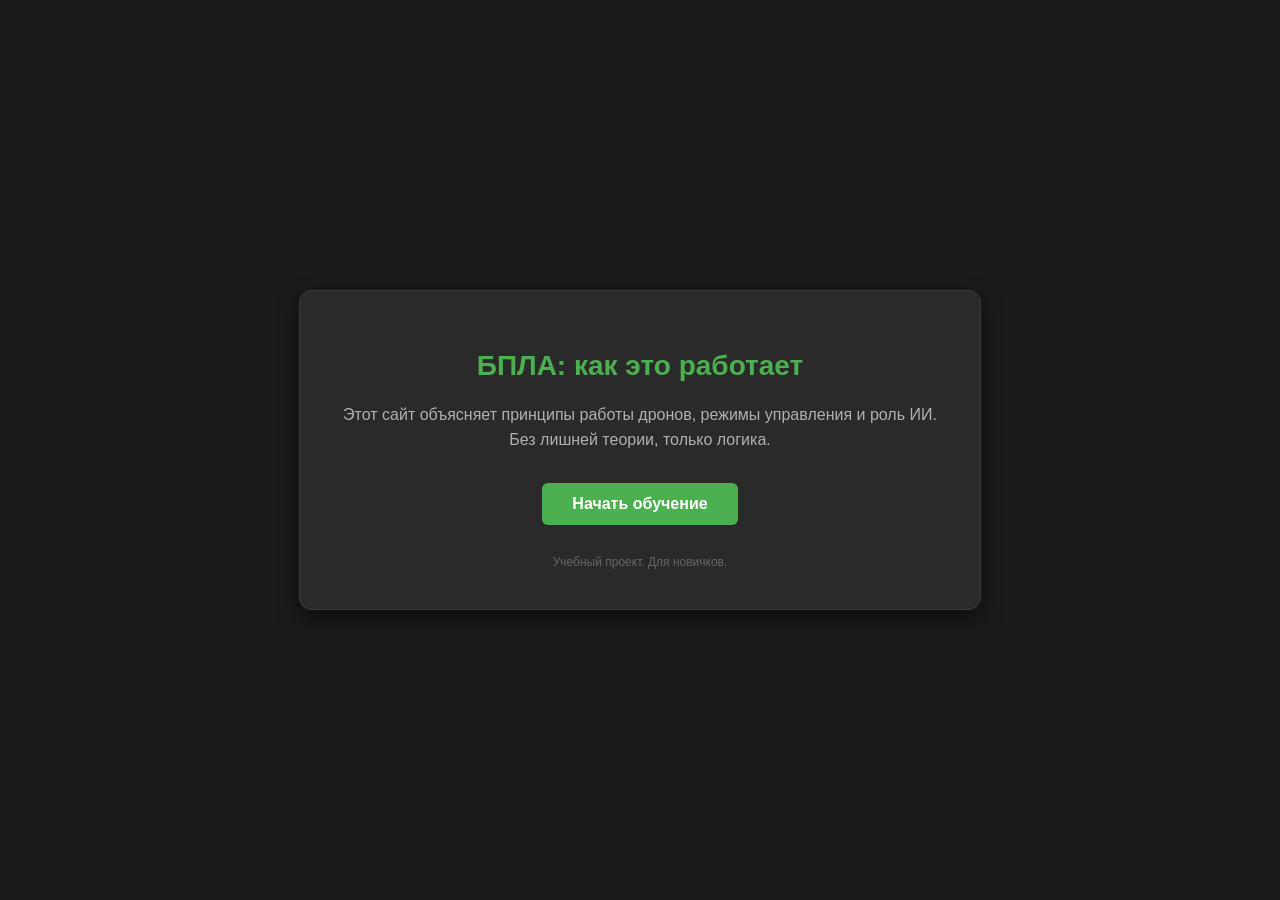
==== index.html @ 1c04280f "Add files via upload" ====
<!DOCTYPE html>
<html lang="ru">
<head>
    <meta charset="UTF-8">
    <meta name="viewport" content="width=device-width, initial-scale=1.0">
    <title>БПЛА: как это работает</title>
    <style>
        body {
            font-family: 'Segoe UI', Tahoma, Geneva, Verdana, sans-serif;
            background-color: #1a1a1a;
            color: #e0e0e0;
            margin: 0;
            padding: 0;
            display: flex;
            justify-content: center;
            align-items: center;
            height: 100vh;
            text-align: center;
        }
        .container {
            max-width: 600px;
            padding: 40px;
            background-color: #2a2a2a;
            border-radius: 12px;
            box-shadow: 0 8px 20px rgba(0,0,0,0.5);
            border: 1px solid #3a3a3a;
        }
        h1 {
            color: #4CAF50;
            margin-bottom: 20px;
            font-size: 28px;
        }
        p {
            font-size: 16px;
            line-height: 1.6;
            color: #b0b0b0;
            margin-bottom: 30px;
        }
        .btn {
            display: inline-block;
            padding: 12px 30px;
            background-color: #4CAF50;
            color: white;
            text-decoration: none;
            border-radius: 6px;
            font-weight: bold;
            transition: background-color 0.3s;
        }
        .btn:hover {
            background-color: #45a049;
        }
        .footer {
            margin-top: 30px;
            font-size: 12px;
            color: #666;
        }
    </style>
</head>
<body>
    <div class="container">
        <h1>БПЛА: как это работает</h1>
        <p>Этот сайт объясняет принципы работы дронов, режимы управления и роль ИИ. Без лишней теории, только логика.</p>
        <a href="#block1" class="btn">Начать обучение</a>
        <div class="footer">Учебный проект. Для новичков.</div>
    </div>
</body>
</html>
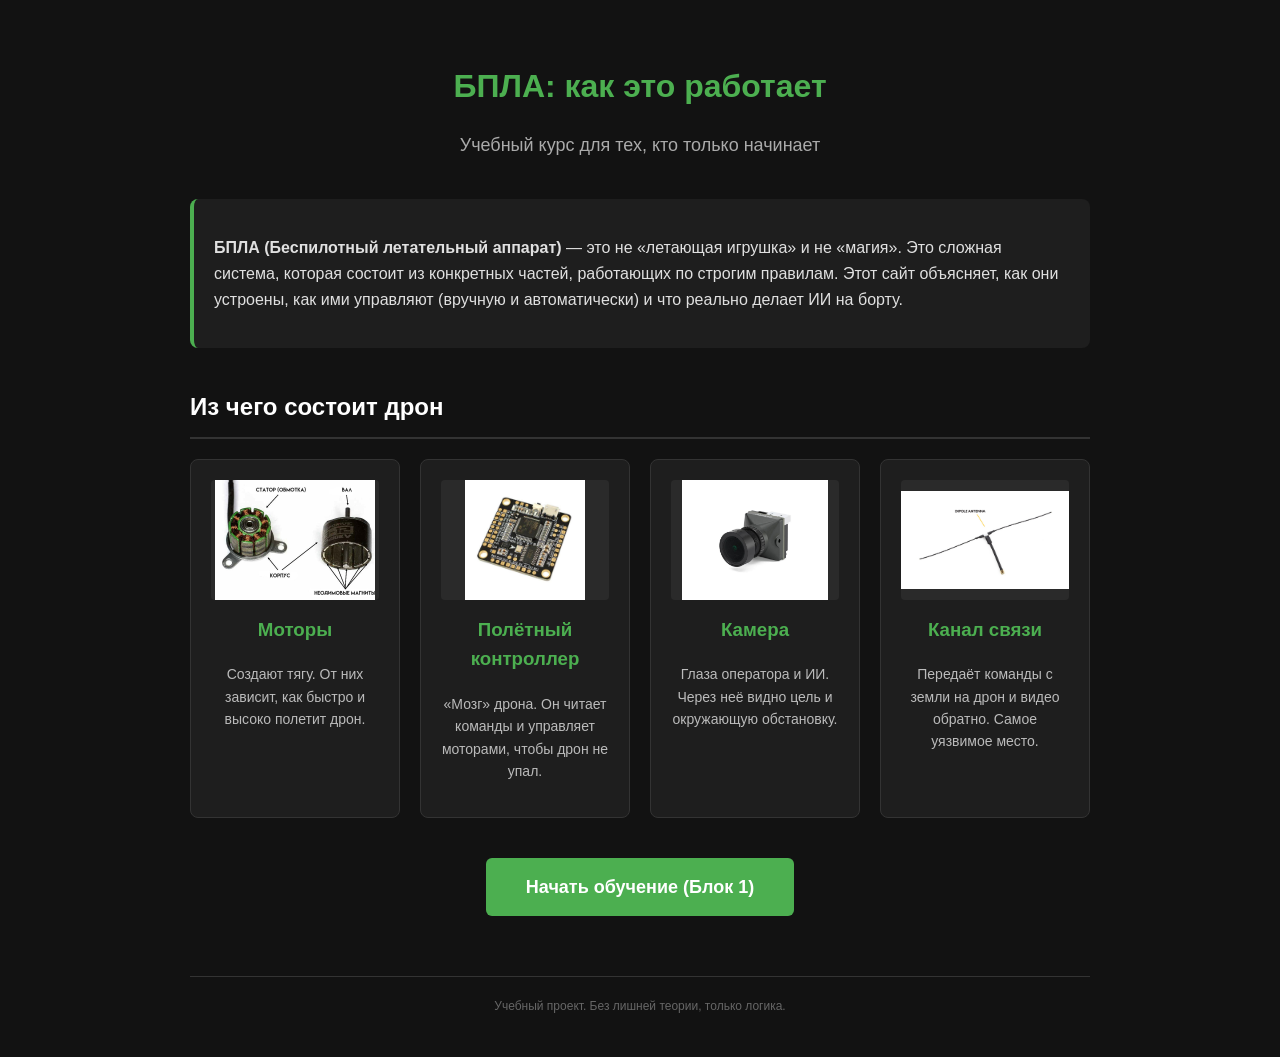
==== commit 5d3c83ca: "Add files via upload" ====
--- a/index.html
+++ b/index.html
@@ -4,64 +4,49 @@
     <meta charset="UTF-8">
     <meta name="viewport" content="width=device-width, initial-scale=1.0">
     <title>БПЛА: как это работает</title>
-    <style>
-        body {
-            font-family: 'Segoe UI', Tahoma, Geneva, Verdana, sans-serif;
-            background-color: #1a1a1a;
-            color: #e0e0e0;
-            margin: 0;
-            padding: 0;
-            display: flex;
-            justify-content: center;
-            align-items: center;
-            height: 100vh;
-            text-align: center;
-        }
-        .container {
-            max-width: 600px;
-            padding: 40px;
-            background-color: #2a2a2a;
-            border-radius: 12px;
-            box-shadow: 0 8px 20px rgba(0,0,0,0.5);
-            border: 1px solid #3a3a3a;
-        }
-        h1 {
-            color: #4CAF50;
-            margin-bottom: 20px;
-            font-size: 28px;
-        }
-        p {
-            font-size: 16px;
-            line-height: 1.6;
-            color: #b0b0b0;
-            margin-bottom: 30px;
-        }
-        .btn {
-            display: inline-block;
-            padding: 12px 30px;
-            background-color: #4CAF50;
-            color: white;
-            text-decoration: none;
-            border-radius: 6px;
-            font-weight: bold;
-            transition: background-color 0.3s;
-        }
-        .btn:hover {
-            background-color: #45a049;
-        }
-        .footer {
-            margin-top: 30px;
-            font-size: 12px;
-            color: #666;
-        }
-    </style>
+    <!-- Вот здесь мы подключаем наш отдельный файл со стилями -->
+    <link rel="stylesheet" href="style.css">
 </head>
 <body>
     <div class="container">
         <h1>БПЛА: как это работает</h1>
-        <p>Этот сайт объясняет принципы работы дронов, режимы управления и роль ИИ. Без лишней теории, только логика.</p>
-        <a href="#block1" class="btn">Начать обучение</a>
-        <div class="footer">Учебный проект. Для новичков.</div>
+        <p class="subtitle">Учебный курс для тех, кто только начинает</p>
+
+        <div class="intro-box">
+            <p><strong>БПЛА (Беспилотный летательный аппарат)</strong> — это не «летающая игрушка» и не «магия». Это сложная система, которая состоит из конкретных частей, работающих по строгим правилам. Этот сайт объясняет, как они устроены, как ими управляют (вручную и автоматически) и что реально делает ИИ на борту.</p>
+        </div>
+
+        <h2>Из чего состоит дрон</h2>
+        <div class="grid">
+            <div class="card">
+                <img src="motor.jpg" alt="Моторы">
+                <h3>Моторы</h3>
+                <p>Создают тягу. От них зависит, как быстро и высоко полетит дрон.</p>
+            </div>
+            <div class="card">
+                <img src="controller.jpg" alt="Полётный контроллер">
+                <h3>Полётный контроллер</h3>
+                <p>«Мозг» дрона. Он читает команды и управляет моторами, чтобы дрон не упал.</p>
+            </div>
+            <div class="card">
+                <img src="camera.jpg" alt="Камера">
+                <h3>Камера</h3>
+                <p>Глаза оператора и ИИ. Через неё видно цель и окружающую обстановку.</p>
+            </div>
+            <div class="card">
+                <img src="radio.jpg" alt="Канал связи">
+                <h3>Канал связи</h3>
+                <p>Передаёт команды с земли на дрон и видео обратно. Самое уязвимое место.</p>
+            </div>
+        </div>
+
+        <div class="btn-container">
+            <a href="#block1" class="btn">Начать обучение (Блок 1)</a>
+        </div>
+
+        <div class="footer">
+            Учебный проект. Без лишней теории, только логика.
+        </div>
     </div>
 </body>
 </html>
--- a/style.css
+++ b/style.css
@@ -0,0 +1,120 @@
+/* --- ОБЩИЕ НАСТРОЙКИ --- */
+body {
+    font-family: 'Segoe UI', Tahoma, Geneva, Verdana, sans-serif;
+    background-color: #121212;
+    color: #e0e0e0;
+    margin: 0;
+    padding: 0;
+    line-height: 1.6;
+}
+
+.container {
+    max-width: 900px;
+    margin: 0 auto;
+    padding: 40px 20px;
+}
+
+/* --- ЗАГОЛОВКИ --- */
+h1 {
+    color: #4CAF50;
+    text-align: center;
+    font-size: 32px;
+    margin-bottom: 10px;
+}
+
+.subtitle {
+    text-align: center;
+    color: #aaa;
+    margin-bottom: 40px;
+    font-size: 18px;
+}
+
+h2 {
+    color: #ffffff;
+    margin-top: 40px;
+    border-bottom: 2px solid #333;
+    padding-bottom: 10px;
+}
+
+/* --- БЛОК С ВСТУПЛЕНИЕМ --- */
+.intro-box {
+    background-color: #1e1e1e;
+    padding: 20px;
+    border-radius: 8px;
+    border-left: 4px solid #4CAF50;
+    margin-bottom: 40px;
+}
+
+/* --- СЕТКА КАРТОЧЕК --- */
+.grid {
+    display: grid;
+    grid-template-columns: repeat(auto-fit, minmax(200px, 1fr));
+    gap: 20px;
+    margin-bottom: 40px;
+}
+
+.card {
+    background-color: #1e1e1e;
+    padding: 20px;
+    border-radius: 8px;
+    text-align: center;
+    border: 1px solid #333;
+    transition: transform 0.2s, border-color 0.2s;
+}
+
+.card:hover {
+    transform: translateY(-5px);
+    border-color: #4CAF50;
+}
+
+.card img {
+    width: 100%;
+    height: 120px;
+    object-fit: contain;
+    margin-bottom: 15px;
+    background-color: #2a2a2a;
+    border-radius: 4px;
+    display: block;
+}
+
+.card h3 {
+    color: #4CAF50;
+    margin-top: 0;
+}
+
+.card p {
+    font-size: 14px;
+    color: #bbb;
+}
+
+/* --- КНОПКА --- */
+.btn-container {
+    text-align: center;
+    margin-top: 40px;
+}
+
+.btn {
+    display: inline-block;
+    padding: 15px 40px;
+    background-color: #4CAF50;
+    color: white;
+    text-decoration: none;
+    border-radius: 6px;
+    font-weight: bold;
+    font-size: 18px;
+    transition: background-color 0.3s;
+}
+
+.btn:hover {
+    background-color: #45a049;
+}
+
+/* --- ПОДВАЛ --- */
+.footer {
+    margin-top: 60px;
+    text-align: center;
+    font-size: 12px;
+    color: #666;
+    border-top: 1px solid #333;
+    padding-top: 20px;
+}
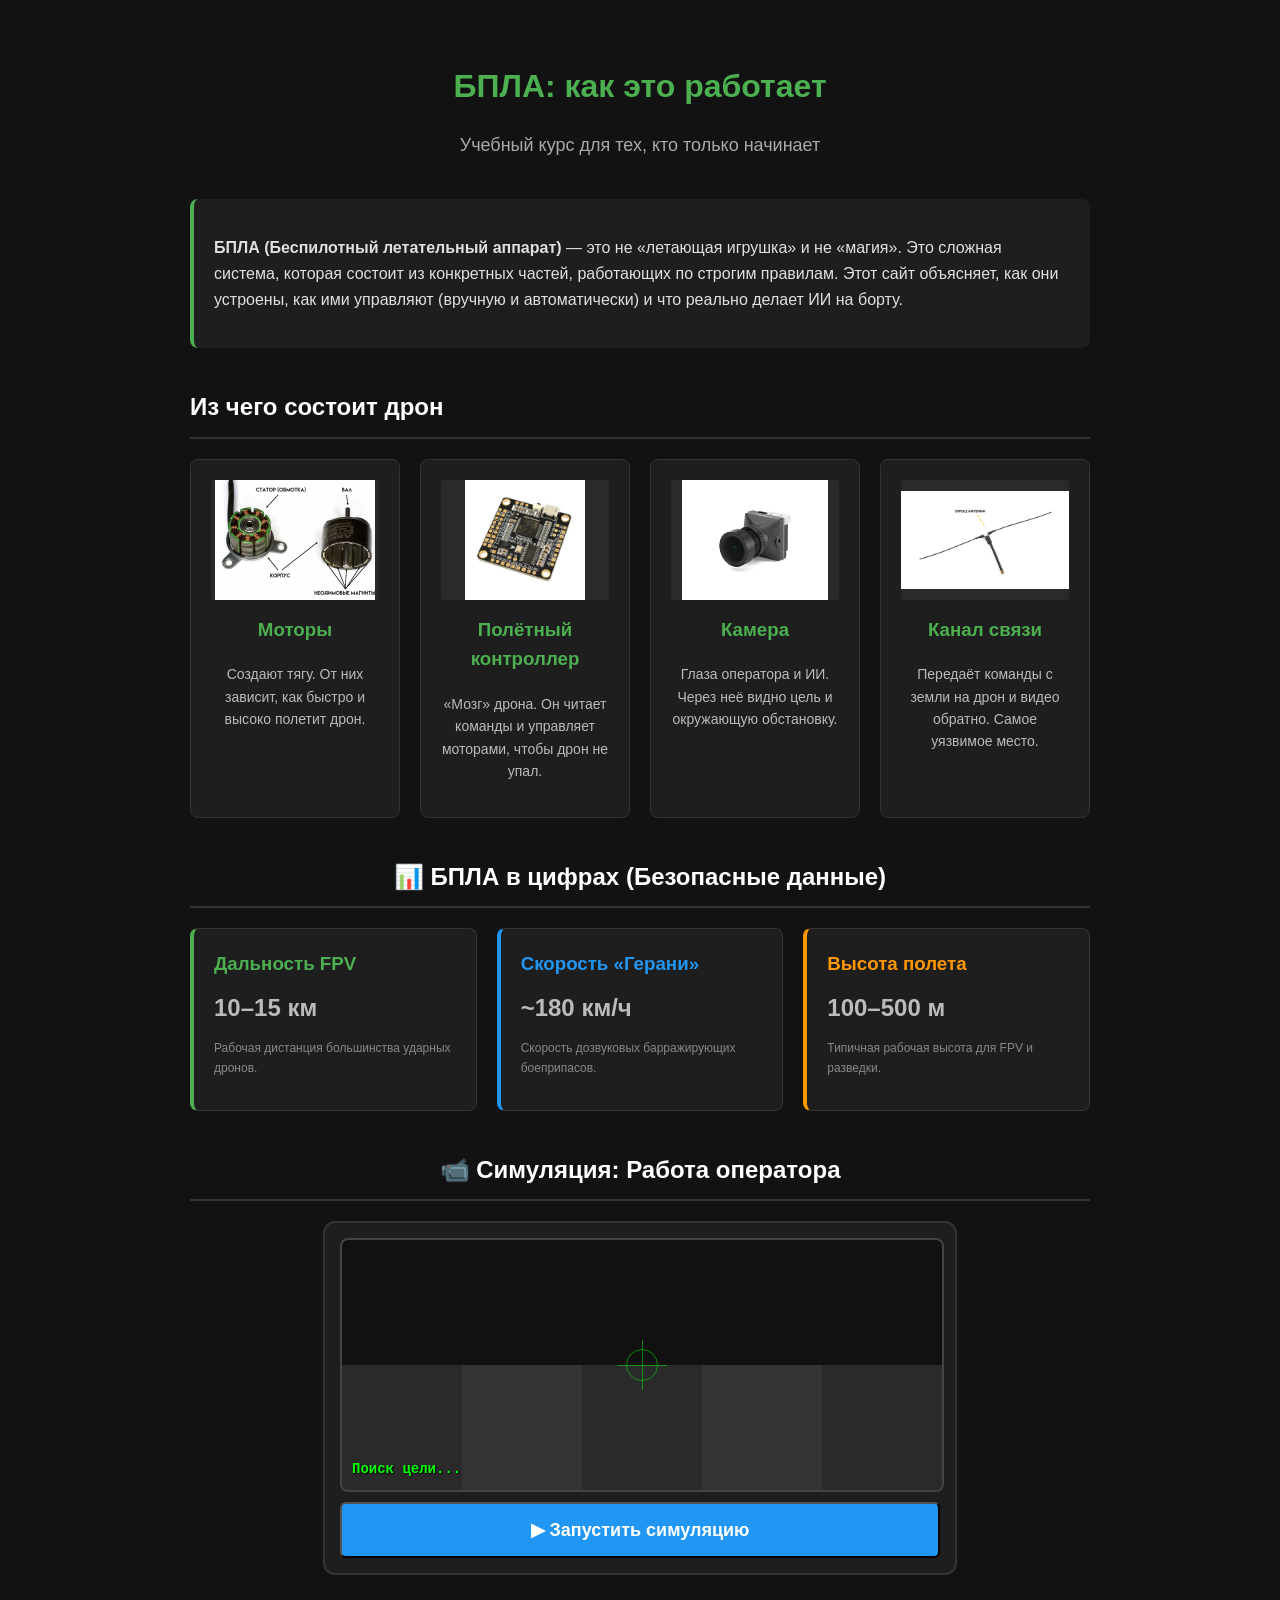
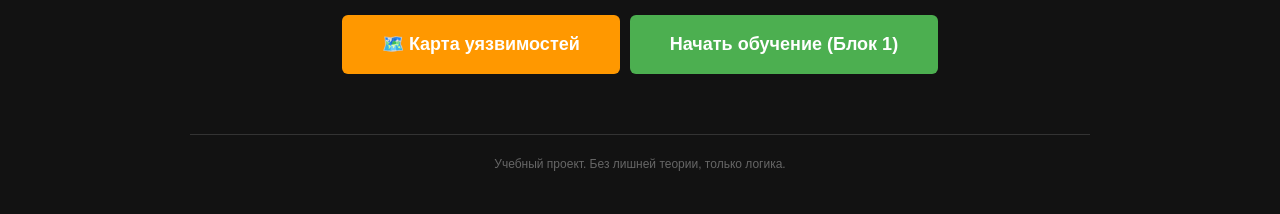
==== commit a468b054: "Add files via upload" ====
--- a/index.html
+++ b/index.html
@@ -4,7 +4,6 @@
     <meta charset="UTF-8">
     <meta name="viewport" content="width=device-width, initial-scale=1.0">
     <title>БПЛА: как это работает</title>
-    <!-- Вот здесь мы подключаем наш отдельный файл со стилями -->
     <link rel="stylesheet" href="style.css">
 </head>
 <body>
@@ -40,8 +39,66 @@
             </div>
         </div>
 
-        <div class="btn-container">
-            <a href="#block1" class="btn">Начать обучение (Блок 1)</a>
+        <h2 style="text-align: center; margin-top: 40px;">📊 БПЛА в цифрах (Безопасные данные)</h2>
+        <div class="grid" style="margin-top: 20px;">
+            <div class="card" style="text-align: left; border-left: 4px solid #4CAF50;">
+                <h3 style="color: #4CAF50; margin: 0 0 10px 0;">Дальность FPV</h3>
+                <p style="font-size: 24px; font-weight: bold; margin: 0;">10–15 км</p>
+                <p style="font-size: 12px; color: #888;">Рабочая дистанция большинства ударных дронов.</p>
+            </div>
+            <div class="card" style="text-align: left; border-left: 4px solid #2196F3;">
+                <h3 style="color: #2196F3; margin: 0 0 10px 0;">Скорость «Герани»</h3>
+                <p style="font-size: 24px; font-weight: bold; margin: 0;">~180 км/ч</p>
+                <p style="font-size: 12px; color: #888;">Скорость дозвуковых барражирующих боеприпасов.</p>
+            </div>
+            <div class="card" style="text-align: left; border-left: 4px solid #FF9800;">
+                <h3 style="color: #FF9800; margin: 0 0 10px 0;">Высота полета</h3>
+                <p style="font-size: 24px; font-weight: bold; margin: 0;">100–500 м</p>
+                <p style="font-size: 12px; color: #888;">Типичная рабочая высота для FPV и разведки.</p>
+            </div>
+        </div>
+
+        <!-- СИМУЛЯЦИЯ С ВСТРОЕННЫМИ СТИЛЯМИ (Чтобы точно работало) -->
+        <h2 style="text-align: center; margin-top: 40px;">📹 Симуляция: Работа оператора</h2>
+        
+        <style>
+            .inline-sim-container { background-color: #1e1e1e; padding: 15px; border-radius: 12px; border: 2px solid #333; margin-top: 20px; max-width: 600px; margin-left: auto; margin-right: auto; }
+            .inline-sim-screen { position: relative; width: 100%; height: 250px; background-color: #111; border-radius: 8px; overflow: hidden; border: 2px solid #444; font-family: 'Courier New', monospace; }
+            .inline-sim-ground { position: absolute; bottom: 0; width: 200%; height: 50%; background: repeating-linear-gradient(90deg, #2a2a2a 0%, #2a2a2a 10%, #333 10%, #333 20%); animation: moveGroundInline 2s linear infinite; }
+            @keyframes moveGroundInline { 0% { transform: translateX(0); } 100% { transform: translateX(-50%); } }
+            .inline-sim-crosshair { position: absolute; top: 50%; left: 50%; width: 30px; height: 30px; border: 1px solid #00FF00; border-radius: 50%; transform: translate(-50%, -50%); opacity: 0.5; }
+            .inline-sim-crosshair::before, .inline-sim-crosshair::after { content: ''; position: absolute; background: #00FF00; }
+            .inline-sim-crosshair::before { top: 50%; left: -10px; right: -10px; height: 1px; }
+            .inline-sim-crosshair::after { left: 50%; top: -10px; bottom: -10px; width: 1px; }
+            .inline-sim-enemy { position: absolute; bottom: 30%; left: 120%; width: 50px; height: 25px; background-color: #444; border-radius: 4px; border-left: 10px solid #222; transition: left 2s linear; }
+            .inline-sim-ai-lock { position: absolute; width: 70px; height: 40px; border: 2px solid transparent; top: calc(70% - 20px); left: 60%; opacity: 0; transition: all 0.3s; }
+            .inline-sim-ai-lock.active { opacity: 1; border-color: #f44336; animation: pulseRedInline 0.5s infinite alternate; }
+            .inline-sim-ai-label { position: absolute; top: -20px; left: 0; background-color: #f44336; color: white; font-size: 10px; font-weight: bold; padding: 2px 5px; border-radius: 2px; white-space: nowrap; }
+            @keyframes pulseRedInline { 0% { box-shadow: 0 0 5px rgba(244, 67, 54, 0.5); } 100% { box-shadow: 0 0 15px rgba(244, 67, 54, 0.9); } }
+            .inline-sim-explosion { position: absolute; width: 80px; height: 80px; background: radial-gradient(circle, #FF9800, #f44336, transparent); border-radius: 50%; top: 50%; left: 60%; transform: translate(-50%, -50%) scale(0); opacity: 0; pointer-events: none; }
+            .inline-sim-explosion.active { animation: explodeInline 1s ease-out forwards; }
+            @keyframes explodeInline { 0% { transform: translate(-50%, -50%) scale(0); opacity: 1; } 100% { transform: translate(-50%, -50%) scale(2); opacity: 0; } }
+            .inline-sim-status { position: absolute; bottom: 10px; left: 10px; color: #00FF00; font-size: 14px; font-weight: bold; text-shadow: 1px 1px 2px #000; }
+        </style>
+
+        <div class="inline-sim-container">
+            <div class="inline-sim-screen">
+                <div class="inline-sim-ground"></div>
+                <div class="inline-sim-crosshair"></div>
+                <div class="inline-sim-enemy" id="simEnemyInline"></div>
+                <div class="inline-sim-ai-lock" id="simAiLockInline">
+                    <div class="inline-sim-ai-label">T-72 | ENEMY</div>
+                </div>
+                <div class="inline-sim-explosion" id="simExplosionInline"></div>
+                <div class="inline-sim-status" id="simStatusInline">Поиск цели...</div>
+            </div>
+            <button class="btn" style="width: 100%; margin-top: 10px; background-color: #2196F3;" onclick="startDroneAnimationInline()">▶ Запустить симуляцию</button>
+        </div>
+
+        <!-- Кнопки внизу -->
+        <div class="btn-container" style="display: flex; gap: 10px; justify-content: center; flex-wrap: wrap; margin-top: 40px;">
+            <a href="map.html" class="btn" style="background-color: #FF9800;">🗺️ Карта уязвимостей</a>
+            <a href="block1.html" class="btn">Начать обучение (Блок 1)</a>
         </div>
 
         <div class="footer">
--- a/style.css
+++ b/style.css
@@ -14,7 +14,6 @@
     padding: 40px 20px;
 }
 
-/* --- ЗАГОЛОВКИ --- */
 h1 {
     color: #4CAF50;
     text-align: center;
@@ -36,7 +35,6 @@
     padding-bottom: 10px;
 }
 
-/* --- БЛОК С ВСТУПЛЕНИЕМ --- */
 .intro-box {
     background-color: #1e1e1e;
     padding: 20px;
@@ -45,7 +43,6 @@
     margin-bottom: 40px;
 }
 
-/* --- СЕТКА КАРТОЧЕК --- */
 .grid {
     display: grid;
     grid-template-columns: repeat(auto-fit, minmax(200px, 1fr));
@@ -87,7 +84,6 @@
     color: #bbb;
 }
 
-/* --- КНОПКА --- */
 .btn-container {
     text-align: center;
     margin-top: 40px;
@@ -109,7 +105,6 @@
     background-color: #45a049;
 }
 
-/* --- ПОДВАЛ --- */
 .footer {
     margin-top: 60px;
     text-align: center;
@@ -117,4 +112,461 @@
     color: #666;
     border-top: 1px solid #333;
     padding-top: 20px;
+}
+
+/* --- СТИЛИ ДЛЯ ЭКЗАМЕНА --- */
+.exam-container {
+    background-color: #1e1e1e;
+    padding: 30px;
+    border-radius: 12px;
+    border: 2px solid #4CAF50;
+    margin-top: 40px;
+}
+.exam-header {
+    text-align: center;
+    margin-bottom: 30px;
+    color: #4CAF50;
+}
+.question-block {
+    margin-bottom: 30px;
+    padding-bottom: 20px;
+    border-bottom: 1px solid #333;
+}
+.question-text {
+    font-size: 18px;
+    font-weight: bold;
+    color: #fff;
+    margin-bottom: 15px;
+}
+.option-label {
+    display: block;
+    background-color: #2a2a2a;
+    padding: 12px 15px;
+    margin-bottom: 8px;
+    border-radius: 6px;
+    cursor: pointer;
+    border: 1px solid #444;
+    transition: background 0.2s;
+}
+.option-label:hover {
+    background-color: #333;
+}
+.option-label input {
+    margin-right: 10px;
+}
+.submit-btn {
+    display: block;
+    width: 100%;
+    padding: 15px;
+    background-color: #2196F3;
+    color: white;
+    border: none;
+    border-radius: 8px;
+    font-size: 18px;
+    font-weight: bold;
+    cursor: pointer;
+    margin-top: 20px;
+}
+.submit-btn:hover {
+    background-color: #1976D2;
+}
+.exam-result {
+    display: none;
+    margin-top: 30px;
+    padding: 20px;
+    border-radius: 8px;
+    text-align: center;
+    font-size: 20px;
+    font-weight: bold;
+}
+
+/* --- FPV СИМУЛЯТОР --- */
+.fpv-container {
+    background-color: #111;
+    border: 4px solid #333;
+    border-radius: 12px;
+    padding: 10px;
+    margin-top: 20px;
+    font-family: 'Courier New', Courier, monospace;
+    color: #00FF00;
+    text-shadow: 1px 1px 2px #000;
+    position: relative;
+    overflow: hidden;
+}
+.fpv-screen {
+    background: linear-gradient(to bottom, #87CEEB 0%, #556B2F 50%, #8B4513 100%);
+    height: 250px;
+    border-radius: 8px;
+    position: relative;
+    display: flex;
+    justify-content: center;
+    align-items: center;
+}
+.fpv-crosshair {
+    position: absolute;
+    width: 40px;
+    height: 40px;
+    border: 2px solid #00FF00;
+    border-radius: 50%;
+    opacity: 0.5;
+}
+.fpv-crosshair::before, .fpv-crosshair::after {
+    content: ''; position: absolute; background: #00FF00;
+}
+.fpv-crosshair::before { top: 50%; left: -10px; right: -10px; height: 2px; }
+.fpv-crosshair::after { left: 50%; top: -10px; bottom: -10px; width: 2px; }
+
+.fpv-hud {
+    position: absolute;
+    width: 100%;
+    height: 100%;
+    top: 0;
+    left: 0;
+    padding: 15px;
+    box-sizing: border-box;
+    font-size: 14px;
+    pointer-events: none;
+}
+.fpv-corner-tl { position: absolute; top: 15px; left: 15px; }
+.fpv-corner-tr { position: absolute; top: 15px; right: 15px; text-align: right; }
+.fpv-corner-bl { position: absolute; bottom: 15px; left: 15px; }
+.fpv-corner-br { position: absolute; bottom: 15px; right: 15px; text-align: right; }
+
+.fpv-status-text {
+    position: absolute;
+    top: 50%;
+    left: 50%;
+    transform: translate(-50%, 50%);
+    font-size: 20px;
+    font-weight: bold;
+    color: #f44336;
+    text-shadow: 2px 2px 0 #000;
+    display: none;
+}
+.fpv-status-text.active { display: block; }
+
+/* --- ЦЕЛЬ И РАМКА --- */
+.fpv-target {
+    position: absolute;
+    width: 60px;
+    height: 30px;
+    background-color: #e53935; /* ЯРКО-КРАСНЫЙ */
+    border-radius: 4px;
+    top: 55%;
+    left: 65%;
+    display: none;
+    box-shadow: 0 0 15px rgba(229, 57, 53, 0.8);
+    border-left: 15px solid #b71c1c;
+    border-bottom: 3px solid #000;
+    z-index: 20;
+}
+
+.fpv-target::after {
+    content: "ВРАГ";
+    position: absolute;
+    top: -20px;
+    left: 0;
+    color: #e53935;
+    font-size: 12px;
+    font-weight: bold;
+    text-shadow: 1px 1px 3px #000;
+    white-space: nowrap;
+}
+
+.target-lock-box {
+    position: absolute;
+    width: 80px;
+    height: 50px;
+    border: 2px solid #4CAF50;
+    top: calc(55% - 10px); /* Подогнал под танк */
+    left: calc(65% - 10px); /* Подогнал под танк */
+    display: none; 
+    transition: all 0.2s;
+    animation: pulse-lock 1s infinite alternate;
+    z-index: 21;
+}
+
+.target-lock-box::before, .target-lock-box::after {
+    content: '';
+    position: absolute;
+    width: 10px;
+    height: 10px;
+    border: 3px solid #4CAF50;
+}
+.target-lock-box::before { top: -3px; left: -3px; border-right: none; border-bottom: none; }
+.target-lock-box::after { bottom: -3px; right: -3px; border-left: none; border-top: none; }
+
+@keyframes pulse-lock {
+    0% { border-color: #4CAF50; box-shadow: 0 0 5px rgba(76, 175, 80, 0.5); }
+    100% { border-color: #8BC34A; box-shadow: 0 0 15px rgba(76, 175, 80, 0.9); }
+}
+
+.target-label {
+    position: absolute;
+    top: -25px;
+    left: 0;
+    background-color: #4CAF50;
+    color: #000;
+    font-size: 10px;
+    font-weight: bold;
+    padding: 2px 5px;
+    border-radius: 3px;
+    white-space: nowrap;
+    display: none;
+    z-index: 22;
+}
+
+/* Стили для квиза (если они были) */
+.quiz-box { background-color: #1e1e1e; padding: 25px; border-radius: 8px; margin-top: 30px; border: 1px solid #444; }
+.quiz-question { font-size: 18px; font-weight: bold; margin-bottom: 15px; color: #fff; }
+.quiz-option { display: block; width: 100%; padding: 12px; margin-bottom: 10px; background-color: #2a2a2a; color: #e0e0e0; border: 1px solid #444; border-radius: 6px; text-align: left; cursor: pointer; font-size: 16px; transition: background 0.2s; }
+.quiz-option:hover:not(:disabled) { background-color: #333; }
+.quiz-option:disabled { cursor: default; opacity: 0.8; }
+.quiz-result { margin-top: 15px; font-weight: bold; display: none; padding: 10px; border-radius: 6px; }
+.result-correct { color: #4CAF50; background-color: rgba(76, 175, 80, 0.1); }
+.result-wrong { color: #f44336; background-color: rgba(244, 67, 54, 0.1); }
+
+.sim-btn {
+    background-color: #2196F3;
+    color: white;
+    border: none;
+    padding: 10px 20px;
+    border-radius: 6px;
+    cursor: pointer;
+    font-weight: bold;
+    font-size: 16px;
+    transition: background 0.3s;
+}
+.sim-btn:hover {
+    background-color: #1976D2;
+}
+
+/* ==========================================
+   АДАПТИВ ДЛЯ ТЕЛЕФОНОВ (iPhone XS и т.д.)
+   ========================================== */
+@media screen and (max-width: 600px) {
+    
+    /* 1. Основной контейнер */
+    .container {
+        padding: 15px 10px;
+        width: 100%;
+        box-sizing: border-box;
+        overflow-x: hidden;
+    }
+
+    /* 2. Заголовки и текст */
+    h1 { font-size: 22px; word-wrap: break-word; }
+    h2 { font-size: 18px; margin-top: 25px; }
+    p { font-size: 15px; line-height: 1.5; }
+    ul { padding-left: 20px; }
+    li { font-size: 15px; margin-bottom: 8px; }
+
+    /* 3. Карточки (сетка) */
+    .grid {
+        display: flex;
+        flex-direction: column;
+        gap: 15px;
+    }
+    .card {
+        width: 100%;
+        box-sizing: border-box;
+        margin: 0;
+        padding: 15px;
+    }
+    .card img {
+        height: 100px;
+    }
+
+    /* 4. Кнопки навигации */
+    .btn {
+        display: block;
+        width: 100%;
+        padding: 15px 10px;
+        font-size: 16px;
+        box-sizing: border-box;
+        text-align: center;
+        margin-bottom: 10px;
+    }
+    .btn-container {
+        display: flex;
+        flex-direction: column;
+        gap: 10px;
+    }
+
+    /* 5. Симулятор FPV */
+    .fpv-screen {
+        height: 250px;
+    }
+    .fpv-hud {
+        font-size: 10px;
+        padding: 5px;
+    }
+    /* Прячем углы телеметрии, чтобы не было каши */
+    .fpv-corner-tl, .fpv-corner-tr, .fpv-corner-bl, .fpv-corner-br {
+        position: absolute;
+        padding: 5px;
+    }
+    .fpv-corner-tl { top: 0; left: 0; }
+    .fpv-corner-tr { top: 0; right: 0; }
+    .fpv-corner-bl { bottom: 0; left: 0; }
+    .fpv-corner-br { bottom: 0; right: 0; }
+    
+    /* Кнопки симулятора в столбик */
+    .quiz-box > div[style*="display: flex"] {
+        flex-direction: column !important;
+    }
+    
+    /* Танк и рамка */
+    .fpv-target { width: 40px; height: 20px; }
+    .target-lock-box { width: 60px; height: 35px; }
+    .target-label { font-size: 9px; top: -18px; }
+
+    /* 6. Симулятор РЭБ (Блок 6) */
+    #rebLog {
+        font-size: 11px !important;
+        word-wrap: break-word;
+        white-space: pre-wrap;
+    }
+
+    /* 7. Экзамен */
+    .exam-container { padding: 10px; }
+    .question-text { font-size: 16px; }
+    .option-label { font-size: 14px; padding: 10px; }
+    .submit-btn { font-size: 16px; padding: 12px; }
+}
+
+/* --- СИМУЛЯЦИЯ РАБОТЫ ДРОНА --- */
+.simulation-container {
+    background-color: #1e1e1e;
+    padding: 15px;
+    border-radius: 12px;
+    border: 2px solid #333;
+    margin-top: 20px;
+}
+
+.sim-screen {
+    position: relative;
+    width: 100%;
+    height: 250px;
+    background-color: #111;
+    border-radius: 8px;
+    overflow: hidden;
+    border: 2px solid #444;
+    font-family: 'Courier New', monospace;
+}
+
+/* Движущийся фон (имитация полета) */
+.sim-ground {
+    position: absolute;
+    bottom: 0;
+    width: 200%;
+    height: 50%;
+    background: repeating-linear-gradient(90deg, #2a2a2a 0%, #2a2a2a 10%, #333 10%, #333 20%);
+    animation: moveGround 2s linear infinite;
+}
+
+@keyframes moveGround {
+    0% { transform: translateX(0); }
+    100% { transform: translateX(-50%); }
+}
+
+/* Прицел */
+.sim-crosshair {
+    position: absolute;
+    top: 50%;
+    left: 50%;
+    width: 30px;
+    height: 30px;
+    border: 1px solid #00FF00;
+    border-radius: 50%;
+    transform: translate(-50%, -50%);
+    opacity: 0.5;
+}
+.sim-crosshair::before, .sim-crosshair::after {
+    content: ''; position: absolute; background: #00FF00;
+}
+.sim-crosshair::before { top: 50%; left: -10px; right: -10px; height: 1px; }
+.sim-crosshair::after { left: 50%; top: -10px; bottom: -10px; width: 1px; }
+
+/* Противник (Танк) */
+.sim-enemy {
+    position: absolute;
+    bottom: 30%;
+    left: 120%; /* Начинает за экраном */
+    width: 50px;
+    height: 25px;
+    background-color: #444;
+    border-radius: 4px;
+    border-left: 10px solid #222;
+    transition: left 2s linear; /* Плавное появление */
+}
+
+/* ИИ-рамка */
+.sim-ai-lock {
+    position: absolute;
+    width: 70px;
+    height: 40px;
+    border: 2px solid transparent;
+    top: calc(70% - 20px); /* Примерно там, где танк */
+    left: 60%; /* По центру, когда танк приедет */
+    opacity: 0;
+    transition: all 0.3s;
+}
+
+.sim-ai-lock.active {
+    opacity: 1;
+    border-color: #f44336;
+    animation: pulseRed 0.5s infinite alternate;
+}
+
+.sim-ai-label {
+    position: absolute;
+    top: -20px;
+    left: 0;
+    background-color: #f44336;
+    color: white;
+    font-size: 10px;
+    font-weight: bold;
+    padding: 2px 5px;
+    border-radius: 2px;
+    white-space: nowrap;
+}
+
+@keyframes pulseRed {
+    0% { box-shadow: 0 0 5px rgba(244, 67, 54, 0.5); }
+    100% { box-shadow: 0 0 15px rgba(244, 67, 54, 0.9); }
+}
+
+/* Взрыв */
+.sim-explosion {
+    position: absolute;
+    width: 80px;
+    height: 80px;
+    background: radial-gradient(circle, #FF9800, #f44336, transparent);
+    border-radius: 50%;
+    top: 50%;
+    left: 60%;
+    transform: translate(-50%, -50%) scale(0);
+    opacity: 0;
+    pointer-events: none;
+}
+
+.sim-explosion.active {
+    animation: explode 1s ease-out forwards;
+}
+
+@keyframes explode {
+    0% { transform: translate(-50%, -50%) scale(0); opacity: 1; }
+    100% { transform: translate(-50%, -50%) scale(2); opacity: 0; }
+}
+
+/* Текст статуса */
+.sim-status {
+    position: absolute;
+    bottom: 10px;
+    left: 10px;
+    color: #00FF00;
+    font-size: 14px;
+    font-weight: bold;
+    text-shadow: 1px 1px 2px #000;
 }
